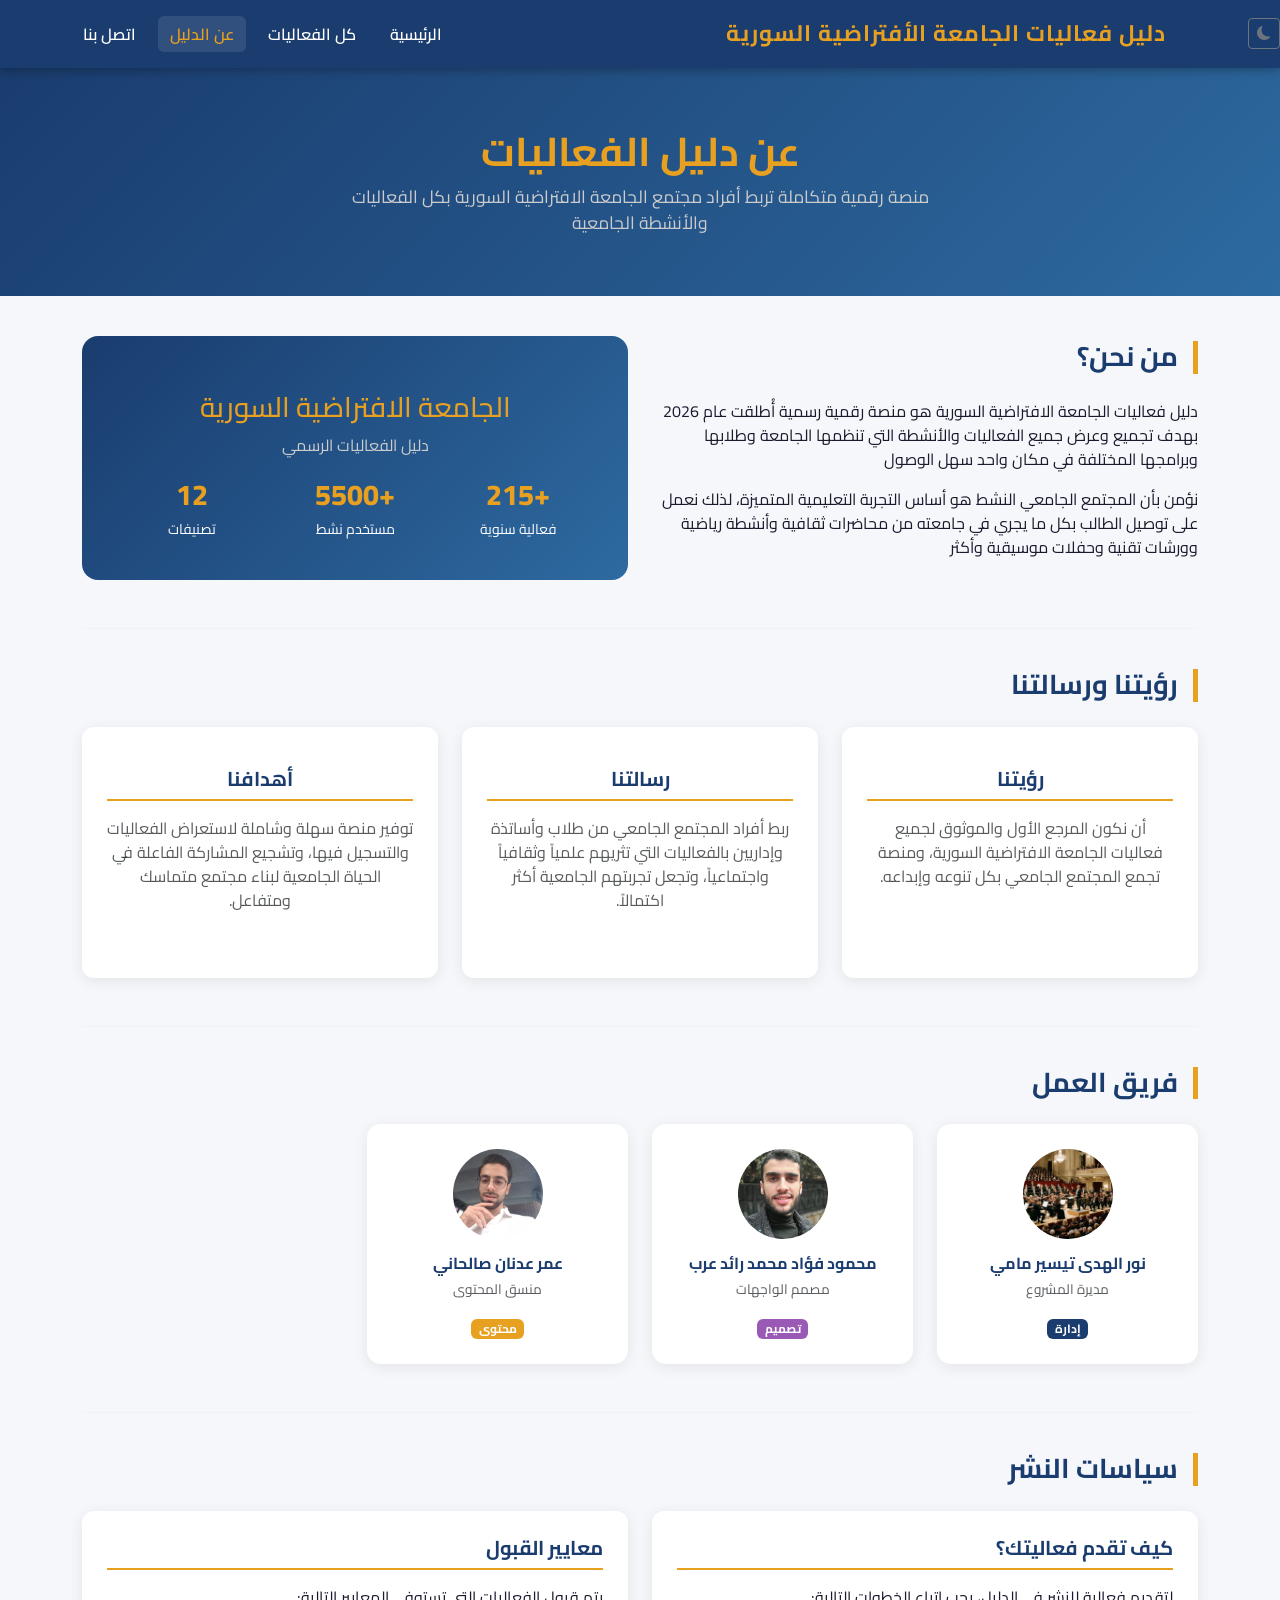
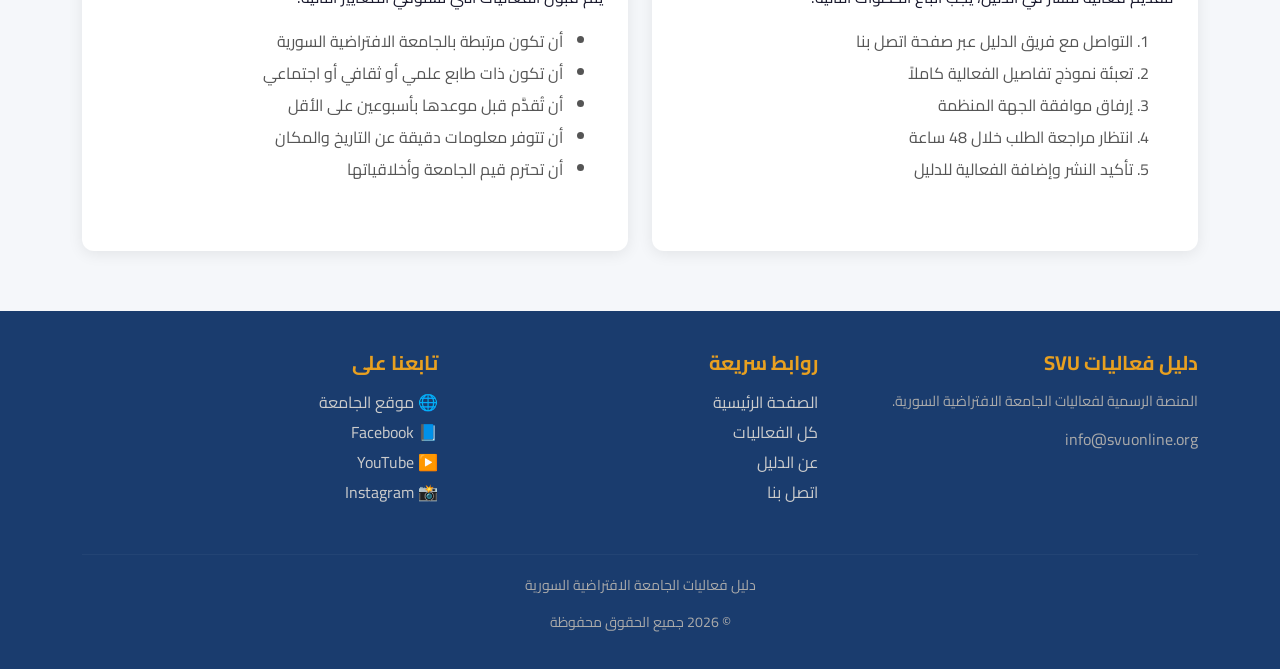
==== about.html @ 55f5658d "Add files via upload" ====
<!DOCTYPE html>
<html lang="ar" dir="rtl">
<head>
    <meta charset="UTF-8">
    <meta name="viewport" content="width=device-width, initial-scale=1.0">
    <meta name="keywords" content="عن الدليل, الجامعة الافتراضية السورية, هدف, رؤية, رسالة" />
    <meta name="description" content="تعرف على دليل فعاليات الجامعة الافتراضية السورية وأهدافه ورؤيته" />
    <title>دليل فعاليات SVU - عن الدليل</title>

    <link href="https://cdn.jsdelivr.net/npm/bootstrap@5.3.0/dist/css/bootstrap.min.css" rel="stylesheet">
    <link href="https://fonts.googleapis.com/css2?family=Cairo:wght@400;600;700;800&display=swap" rel="stylesheet">
    <link rel="stylesheet" type="text/css" href="assets/css/styles.css">
</head>

<body>
<header>
    <nav class="navbar navbar-expand-lg"
    <li class="nav-item ms-lg-3">
        <button class="btn btn-sm btn-outline-secondary" id="themeToggler">
            <i class="bi bi-moon-fill" id="themeIcon"></i> </button>
    </li>
        <div class="container">
            <a class="navbar-brand" href="index.html"> دليل فعاليات الجامعة الأفتراضية السورية</a>
            <button class="navbar-toggler" type="button"
                    data-bs-toggle="collapse" data-bs-target="#navbarNav">
                <span class="navbar-toggler-icon"></span>
            </button>
            <div class="collapse navbar-collapse" id="navbarNav">
                <ul class="navbar-nav me-auto">
                    <li class="nav-item"><a class="nav-link" href="index.html"> الرئيسية</a></li>
                    <li class="nav-item"><a class="nav-link" href="events.html"> كل الفعاليات</a></li>
                    <li class="nav-item"><a class="nav-link active" href="about.html"> عن الدليل</a></li>
                    <li class="nav-item"><a class="nav-link" href="contact.html"> اتصل بنا</a></li>
                </ul>
            </div>
        </div>
    </nav>
</header>
<link rel="stylesheet" href="https://cdn.jsdelivr.net/npm/bootstrap-icons@1.11.1/font/bootstrap-icons.css">
<main>

    <div class="about-hero">
        <div class="container">
            <h1> عن دليل الفعاليات</h1>
            <p style="color:#ccc; font-size:1.1rem; max-width:600px; margin:0 auto;">
                منصة رقمية متكاملة تربط أفراد مجتمع الجامعة الافتراضية السورية بكل الفعاليات والأنشطة الجامعية
            </p>
        </div>
    </div>

    <div class="container">

        <section class="mb-5">
            <div class="row g-4 align-items-center">
                <div class="col-lg-6">
                    <h2 class="section-title">من نحن؟</h2>
                    <p>دليل فعاليات الجامعة الافتراضية السورية هو منصة رقمية رسمية أُطلقت عام 2026 بهدف تجميع وعرض جميع الفعاليات والأنشطة التي تنظمها الجامعة وطلابها وبرامجها المختلفة في مكان واحد سهل الوصول</p>
                    <p>نؤمن بأن المجتمع الجامعي النشط هو أساس التجربة التعليمية المتميزة، لذلك نعمل على توصيل الطالب بكل ما يجري في جامعته من محاضرات ثقافية وأنشطة رياضية وورشات تقنية وحفلات موسيقية وأكثر</p>
                </div>
                <div class="col-lg-6">
                    <div style="background:linear-gradient(135deg,#1a3c6e,#2d6aa0); border-radius:16px; padding:40px; text-align:center; color:white;">
                        <div style="font-size:80px; margin-bottom:15px;"></div>
                        <h3 style="color:#e8a020;">الجامعة الافتراضية السورية</h3>
                        <p style="color:#ccc;">دليل الفعاليات الرسمي</p>
                        <div class="row mt-3">
                            <div class="col-4">
                                <div style="font-size:1.8rem; font-weight:800; color:#e8a020;">+215</div>
                                <small>فعالية سنوية</small>
                            </div>
                            <div class="col-4">
                                <div style="font-size:1.8rem; font-weight:800; color:#e8a020;">+5500</div>
                                <small>مستخدم نشط</small>
                            </div>
                            <div class="col-4">
                                <div style="font-size:1.8rem; font-weight:800; color:#e8a020;">12</div>
                                <small>تصنيفات</small>
                            </div>
                        </div>
                    </div>
                </div>
            </div>
        </section>

        <hr style="border-color:#dee2e6; margin:40px 0;">

        <section class="mb-5">
            <h2 class="section-title">رؤيتنا ورسالتنا</h2>
            <div class="row g-4">

                <div class="col-md-4">
                    <div class="event-info-box text-center h-100">
                        <div style="font-size:50px; margin-bottom:15px;"></div>
                        <h5 style="color:#1a3c6e; font-weight:700;">رؤيتنا</h5>
                        <p class="text-muted">أن نكون المرجع الأول والموثوق لجميع فعاليات الجامعة الافتراضية السورية، ومنصة تجمع المجتمع الجامعي بكل تنوعه وإبداعه.</p>
                    </div>
                </div>

                <div class="col-md-4">
                    <div class="event-info-box text-center h-100">
                        <div style="font-size:50px; margin-bottom:15px;"></div>
                        <h5 style="color:#1a3c6e; font-weight:700;">رسالتنا</h5>
                        <p class="text-muted">ربط أفراد المجتمع الجامعي من طلاب وأساتذة وإداريين بالفعاليات التي تثريهم علمياً وثقافياً واجتماعياً، وتجعل تجربتهم الجامعية أكثر اكتمالاً.</p>
                    </div>
                </div>

                <div class="col-md-4">
                    <div class="event-info-box text-center h-100">
                        <div style="font-size:50px; margin-bottom:15px;"></div>
                        <h5 style="color:#1a3c6e; font-weight:700;">أهدافنا</h5>
                        <p class="text-muted">توفير منصة سهلة وشاملة لاستعراض الفعاليات والتسجيل فيها، وتشجيع المشاركة الفاعلة في الحياة الجامعية لبناء مجتمع متماسك ومتفاعل.</p>
                    </div>
                </div>

            </div>
        </section>

        <hr style="border-color:#dee2e6; margin:40px 0;">

        <section class="mb-5">
            <h2 class="section-title"> فريق العمل</h2>
            <div class="row g-4">

                <div class="col-lg-3 col-md-6">
                    <div class="team-card">
                        <div class="team-avatar" style="background:url('assets/img/music.png') center/cover no-repeat;"></div>
                        <h6>نور الهدى تيسير مامي</h6>
                        <p class="text-muted" style="font-size:0.85rem;">مديرة المشروع</p>
                        <span class="badge" style="background:#1a3c6e;">إدارة</span>
                    </div>
                </div>

                <div class="col-lg-3 col-md-6">
                    <div class="team-card">
                        <div class="team-avatar" style="background:url('assets/img/mahmoud.jpg') center/cover no-repeat;"></div>
                        <h6>محمود فؤاد محمد رائد عرب</h6>
                        <p class="text-muted" style="font-size:0.85rem;">مصمم الواجهات</p>
                        <span class="badge" style="background:#9b59b6;">تصميم</span>
                    </div>
                </div>

                <div class="col-lg-3 col-md-6">
                    <div class="team-card">
                        <div class="team-avatar" style="background:url('assets/img/omar.jpg') center/cover no-repeat;"></div>
                        <h6>عمر عدنان صالحاني </h6>
                        <p class="text-muted" style="font-size:0.85rem;">منسق المحتوى</p>
                        <span class="badge" style="background:#e8a020;">محتوى</span>
                    </div>
                </div>

            </div>
        </section>

        <hr style="border-color:#dee2e6; margin:40px 0;">

        <section class="mb-5">
            <h2 class="section-title"> سياسات النشر</h2>
            <div class="row g-4">

                <div class="col-md-6">
                    <div class="event-info-box h-100">
                        <h5> كيف تقدم فعاليتك؟</h5>
                        <p>لتقديم فعالية للنشر في الدليل، يجب اتباع الخطوات التالية:</p>
                        <ol style="line-height:2; color:#555;">
                            <li>التواصل مع فريق الدليل عبر صفحة اتصل بنا</li>
                            <li>تعبئة نموذج تفاصيل الفعالية كاملاً</li>
                            <li>إرفاق موافقة الجهة المنظمة</li>
                            <li>انتظار مراجعة الطلب خلال 48 ساعة</li>
                            <li>تأكيد النشر وإضافة الفعالية للدليل</li>
                        </ol>
                    </div>
                </div>

                <div class="col-md-6">
                    <div class="event-info-box h-100">
                        <h5> معايير القبول</h5>
                        <p>يتم قبول الفعاليات التي تستوفي المعايير التالية:</p>
                        <ul style="line-height:2; color:#555;">
                            <li>أن تكون مرتبطة بالجامعة الافتراضية السورية</li>
                            <li>أن تكون ذات طابع علمي أو ثقافي أو اجتماعي</li>
                            <li>أن تُقدَّم قبل موعدها بأسبوعين على الأقل</li>
                            <li>أن تتوفر معلومات دقيقة عن التاريخ والمكان</li>
                            <li>أن تحترم قيم الجامعة وأخلاقياتها</li>
                        </ul>
                    </div>
                </div>

            </div>
        </section>

    </div>

</main>
<button id="scrollTopBtn" onclick="scrollToTop()"
        style="display:none; position:fixed; bottom:30px; left:30px; z-index:999; background:#1a3c6e; color:white; border:none; border-radius:50%; width:45px; height:45px; font-size:20px; cursor:pointer; box-shadow:0 3px 10px rgba(0,0,0,0.3);">↑</button>

<footer>
    <div class="container">
        <div class="row">
            <div class="col-md-4 mb-4">
                <h5> دليل فعاليات SVU</h5>
                <p style="color:#aaa; font-size:0.9rem;">المنصة الرسمية لفعاليات الجامعة الافتراضية السورية.</p>
                <p style="color:#aaa;"> info@svuonline.org</p>
            </div>
            <div class="col-md-4 mb-4">
                    <h5>روابط سريعة</h5>
                <a href="index.html"> الصفحة الرئيسية</a>
                <a href="events.html"> كل الفعاليات</a>
                <a href="about.html"> عن الدليل</a>
                <a href="contact.html"> اتصل بنا</a>
            </div>
            <div class="col-md-4 mb-4">
                <h5>تابعنا على</h5>
                <a href="https://svuonline.org/ar" target="_blank">🌐 موقع الجامعة</a>
                <a href="https://www.facebook.com/svuonline.org" target="_blank">📘 Facebook</a>
                <a href="https://youtube.com/@syrianvirtualuniversitysvu?si=C2uQhmgRASiZqUTl" target="_blank">▶️ YouTube</a>
                <a href="https://www.instagram.com" target="_blank">📸 Instagram</a>
            </div>
        </div>
        <hr>
         <p class="text-center copyright"> دليل فعاليات الجامعة الافتراضية السورية  </p>
                <p class="text-center copyright"> © 2026 جميع الحقوق محفوظة</p>

    </div>
</footer>
<script src="https://cdn.jsdelivr.net/npm/bootstrap@5.3.0/dist/js/bootstrap.bundle.min.js"></script>
<script type="text/javascript" src="assets/js/main.js"></script>
</body>
</html>
---- assets/css/styles.css ----
/* ===== أسلوب الصفحات المتتالي - CSS ===== */
/* ملف التنسيق الخارجي للموقع */

/* متغيرات الألوان الأساسية */
:root {
    --primary-color: #1a3c6e;
    --secondary-color: #e8a020;
    --accent-color: #c0392b;
    --bg-light: #f5f7fa;
    --bg-white: #ffffff;
    --text-dark: #1a1a2e;
    --text-muted: #6c757d;
    --border-color: #dee2e6;
}

/* ===== تنسيق عام للجسم ===== */
body {
    font-family: 'Cairo', sans-serif;
    background-color: var(--bg-light);
    color: var(--text-dark);
    margin: 0;
    padding: 0;
}

/* ===== الرأس والتنقل ===== */
.navbar-brand {
    font-size: 1.4rem;
    font-weight: 700;
    color: var(--secondary-color) !important;
    letter-spacing: 1px;
}

.navbar {
    background-color: var(--primary-color) !important;
    box-shadow: 0 2px 10px rgba(0,0,0,0.3);
    padding: 12px 0;
}

.nav-link {
    color: #fff !important;
    font-weight: 600;
    margin: 0 5px;
    transition: color 0.2s;
    border-radius: 6px;
    padding: 6px 12px !important;
}

.nav-link:hover, .nav-link.active {
    color: var(--secondary-color) !important;
    background-color: rgba(255,255,255,0.1);
}

/* ===== السلايدر ===== */
.carousel-item {
    height: 420px;
    background-color: var(--primary-color);
    position: relative;
    overflow: hidden;
}

/* الخلفيات الملونة بدلاً من الصور */
.carousel-item:nth-child(1) { background: linear-gradient(135deg, #1a3c6e 60%, #e8a020); }
.carousel-item:nth-child(2) { background: linear-gradient(135deg, #c0392b 60%, #1a3c6e); }
.carousel-item:nth-child(3) { background: linear-gradient(135deg, #27ae60 60%, #1a3c6e); }

.carousel-icon {
    font-size: 120px;
    opacity: 0.15;
    position: absolute;
    top: 20px;
    left: 50px;
}

.carousel-caption {
    background: rgba(0,0,0,0.5);
    border-radius: 12px;
    padding: 20px 30px;
    bottom: 40px;
}

.carousel-caption h3 {
    font-size: 1.8rem;
    font-weight: 700;
    color: var(--secondary-color);
}

.carousel-caption p {
    color: #eee;
    margin-bottom: 10px;
}

/* ===== أقسام الصفحة الرئيسية ===== */
.section-title {
    font-size: 1.7rem;
    font-weight: 700;
    color: var(--primary-color);
    border-right: 5px solid var(--secondary-color);
    padding-right: 15px;
    margin-bottom: 25px;
}

/* ===== البطاقات Cards ===== */
.event-card {
    border: none;
    border-radius: 14px;
    overflow: hidden;
    box-shadow: 0 3px 15px rgba(0,0,0,0.08);
    transition: transform 0.3s, box-shadow 0.3s;
    height: 100%;
    background: var(--bg-white);
}

.event-card:hover {
    transform: translateY(-6px);
    box-shadow: 0 10px 30px rgba(0,0,0,0.15);
}

/* رأس البطاقة بالألوان بدلاً من الصور */
.card-img-top-colored {
    height: 180px;
    display: flex;
    align-items: center;
    justify-content: center;
    font-size: 60px;
}

.card-body {
    padding: 18px;
}

.card-title {
    font-size: 1.05rem;
    font-weight: 700;
    color: var(--primary-color);
    margin-bottom: 8px;
}

.card-text {
    color: var(--text-muted);
    font-size: 0.88rem;
    line-height: 1.6;
}

/* ===== الشارات Badges ===== */
.badge-category {
    display: inline-block;
    padding: 4px 12px;
    border-radius: 20px;
    font-size: 0.78rem;
    font-weight: 600;
    text-decoration: none;
    margin: 3px;
    transition: opacity 0.2s, transform 0.2s;
    cursor: pointer;
}

.badge-category:hover {
    opacity: 0.85;
    transform: scale(1.05);
}

/* ===== التذييل Footer ===== */
footer {
    background-color: var(--primary-color) !important;
    color: #ccc;
    padding: 40px 0 20px;
    margin-top: 60px;
}

footer h5 {
    color: var(--secondary-color);
    font-weight: 700;
    margin-bottom: 15px;
}

footer a {
    color: #ccc;
    text-decoration: none;
    transition: color 0.2s;
    display: block;
    margin-bottom: 6px;
}

footer a:hover {
    color: var(--secondary-color);
}

footer .social-links a {
    display: inline-block;
    margin-left: 10px;
}

footer hr {
    border-color: rgba(255,255,255,0.15);
    margin: 20px 0;
}

footer .copyright {
    color: #aaa;
    font-size: 0.88rem;
}

/* ===== شريط الفلترة ===== */
.filter-bar {
    background: var(--bg-white);
    border-radius: 12px;
    padding: 20px;
    box-shadow: 0 2px 10px rgba(0,0,0,0.06);
    margin-bottom: 30px;
}

/* ===== صفحة التفاصيل ===== */
.event-detail-header {
    background: linear-gradient(135deg, var(--primary-color), #2d6aa0);
    color: white;
    padding: 50px 0 40px;
    margin-bottom: 40px;
}

.event-detail-header h1 {
    font-size: 2.2rem;
    font-weight: 700;
    color: var(--secondary-color);
}

.event-info-box {
    background: var(--bg-white);
    border-radius: 12px;
    padding: 25px;
    box-shadow: 0 3px 15px rgba(0,0,0,0.08);
    margin-bottom: 25px;
}

.event-info-box h5 {
    color: var(--primary-color);
    font-weight: 700;
    border-bottom: 2px solid var(--secondary-color);
    padding-bottom: 8px;
    margin-bottom: 15px;
}

/* الخريطة الوهمية */
.fake-map {
    background: linear-gradient(135deg, #e8f4f8, #cde8f0);
    border-radius: 12px;
    height: 200px;
    display: flex;
    align-items: center;
    justify-content: center;
    font-size: 50px;
    border: 2px solid #b0d4e0;
}

/* معرض الصور */
.gallery-item {
    height: 120px;
    border-radius: 8px;
    display: flex;
    align-items: center;
    justify-content: center;
    font-size: 40px;
    cursor: pointer;
    transition: transform 0.2s;
}

.gallery-item:hover {
    transform: scale(1.05);
}

/* ===== صفحة عن الدليل ===== */
.about-hero {
    background: linear-gradient(135deg, var(--primary-color), #2d6aa0);
    color: white;
    padding: 60px 0;
    margin-bottom: 40px;
    text-align: center;
}

.about-hero h1 {
    color: var(--secondary-color);
    font-size: 2.5rem;
    font-weight: 700;
}

.team-card {
    text-align: center;
    padding: 25px 15px;
    background: var(--bg-white);
    border-radius: 14px;
    box-shadow: 0 3px 15px rgba(0,0,0,0.08);
    transition: transform 0.2s;
}

.team-card:hover {
    transform: translateY(-5px);
}

.team-avatar {
    width: 90px;
    height: 90px;
    border-radius: 50%;
    display: flex;
    align-items: center;
    justify-content: center;
    font-size: 36px;
    margin: 0 auto 15px;
}

.team-card h6 {
    font-weight: 700;
    color: var(--primary-color);
    margin-bottom: 5px;
}

/* ===== صفحة اتصل بنا ===== */
.contact-hero {
    background: linear-gradient(135deg, var(--primary-color), #2d6aa0);
    color: white;
    padding: 50px 0;
    margin-bottom: 40px;
    text-align: center;
}

.contact-hero h1 {
    color: var(--secondary-color);
    font-size: 2.2rem;
    font-weight: 700;
}

.contact-form-box {
    background: var(--bg-white);
    border-radius: 14px;
    padding: 35px;
    box-shadow: 0 3px 15px rgba(0,0,0,0.08);
}

.contact-info-box {
    background: var(--primary-color);
    border-radius: 14px;
    padding: 35px;
    color: white;
    height: 100%;
}

.contact-info-box h5 {
    color: var(--secondary-color);
    font-weight: 700;
    margin-bottom: 20px;
}

.contact-info-item {
    display: flex;
    align-items: flex-start;
    margin-bottom: 20px;
    color: #ccc;
}

.contact-info-item span.icon {
    font-size: 1.4rem;
    margin-left: 12px;
    color: var(--secondary-color);
}

/* ===== النماذج Forms ===== */
.form-control, .form-select {
    border-radius: 8px;
    border: 1.5px solid var(--border-color);
    padding: 10px 14px;
    font-family: 'Cairo', sans-serif;
    transition: border-color 0.2s, box-shadow 0.2s;
}

.form-control:focus, .form-select:focus {
    border-color: var(--primary-color);
    box-shadow: 0 0 0 3px rgba(26,60,110,0.15);
}

/* ===== الأزرار ===== */
.btn-primary-custom {
    background-color: var(--primary-color);
    color: white;
    border: none;
    border-radius: 8px;
    padding: 10px 25px;
    font-family: 'Cairo', sans-serif;
    font-weight: 600;
    cursor: pointer;
    transition: background-color 0.2s, transform 0.1s;
}

.btn-primary-custom:hover {
    background-color: #142d54;
    transform: translateY(-1px);
}

.btn-secondary-custom {
    background-color: var(--secondary-color);
    color: white;
    border: none;
    border-radius: 8px;
    padding: 10px 25px;
    font-family: 'Cairo', sans-serif;
    font-weight: 600;
    cursor: pointer;
    transition: background-color 0.2s;
}

.btn-secondary-custom:hover {
    background-color: #c8870a;
}

/* ===== التجاوب مع الشاشات - Responsive ===== */
@media (max-width: 768px) {
    .carousel-item {
        height: 280px;
    }
    .carousel-icon {
        font-size: 70px;
    }
    .carousel-caption h3 {
        font-size: 1.2rem;
    }
    .section-title {
        font-size: 1.3rem;
    }
    .event-detail-header h1 {
        font-size: 1.5rem;
    }
    .about-hero h1, .contact-hero h1 {
        font-size: 1.6rem;
    }
    .contact-info-box {
        margin-top: 25px;
    }
}

@media (max-width: 576px) {
    .carousel-item {
        height: 220px;
    }
    .carousel-caption {
        padding: 10px 15px;
        bottom: 15px;
    }
}

/* تخصيصات للوضع المظلم فقط */
[data-bs-theme="dark"] {
    --bs-body-bg: #121212; /* لون خلفية داكن جداً */
    --bs-body-color: #e0e0e0; /* لون نص فاتح */
}

[data-bs-theme="dark"] .card {
    background-color: #1e1e1e;
    border-color: #333;
}

[data-bs-theme="dark"] .navbar {
    background-color: #000 !important;
}

/* ========================================= */
/* تخصيصات الوضع المظلم (Dark Mode) */
/* ========================================= */

[data-bs-theme="dark"] {
    /* 1. نغير قيمة المتغيرات الأساسية لتصبح داكنة */
    --bg-light: #121212 !important;      /* خلفية الموقع بالكامل */
    --bg-white: #1e1e2d !important;      /* خلفية البطاقات والصناديق بدلاً من الأبيض */
    --text-dark: #e0e0e0 !important;     /* لون النصوص العادية */
    --border-color: #333333 !important;  /* لون الحدود */
}

/* 2. إصلاح النصوص والعناوين الملونة يدوياً في الـ HTML لتصبح فاتحة */
[data-bs-theme="dark"] h1, 
[data-bs-theme="dark"] h2, 
[data-bs-theme="dark"] h3, 
[data-bs-theme="dark"] h4, 
[data-bs-theme="dark"] h5, 
[data-bs-theme="dark"] h6,
[data-bs-theme="dark"] .section-title,
[data-bs-theme="dark"] [style*="color:#1a3c6e"] {
    color: #f8f9fa !important;
}

/* 3. إصلاح النصوص الرمادية */
[data-bs-theme="dark"] p,
[data-bs-theme="dark"] .text-muted {
    color: #a0aab5 !important;
}

/* 4. إعطاء شريط التنقل (Navbar) لون داكن جداً ليفصل عن الخلفية */
[data-bs-theme="dark"] .navbar {
    background-color: #0a192f !important;
}

/* 5. تفتيح روابط شريط التنقل */
[data-bs-theme="dark"] .nav-link {
    color: #e0e0e0 !important;
}
[data-bs-theme="dark"] .nav-link:hover, 
[data-bs-theme="dark"] .nav-link.active {
    color: var(--secondary-color) !important;
}
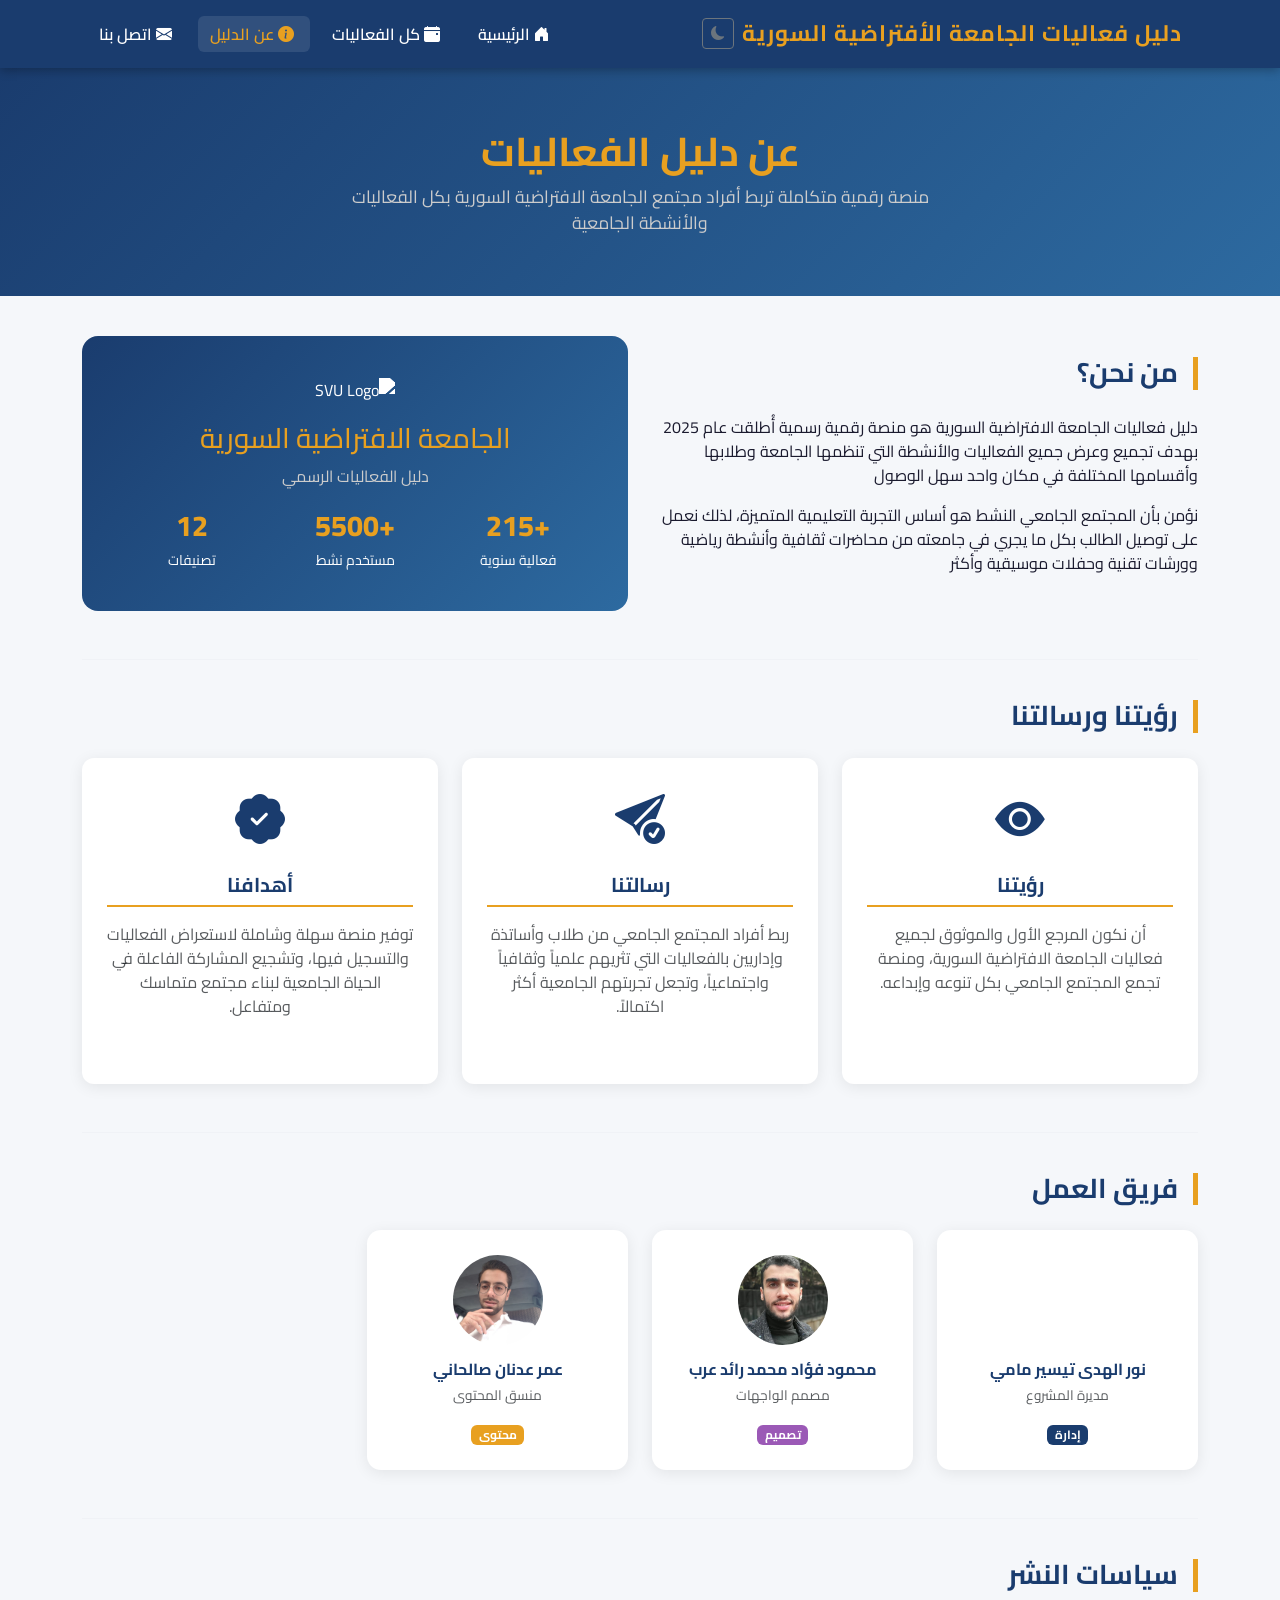
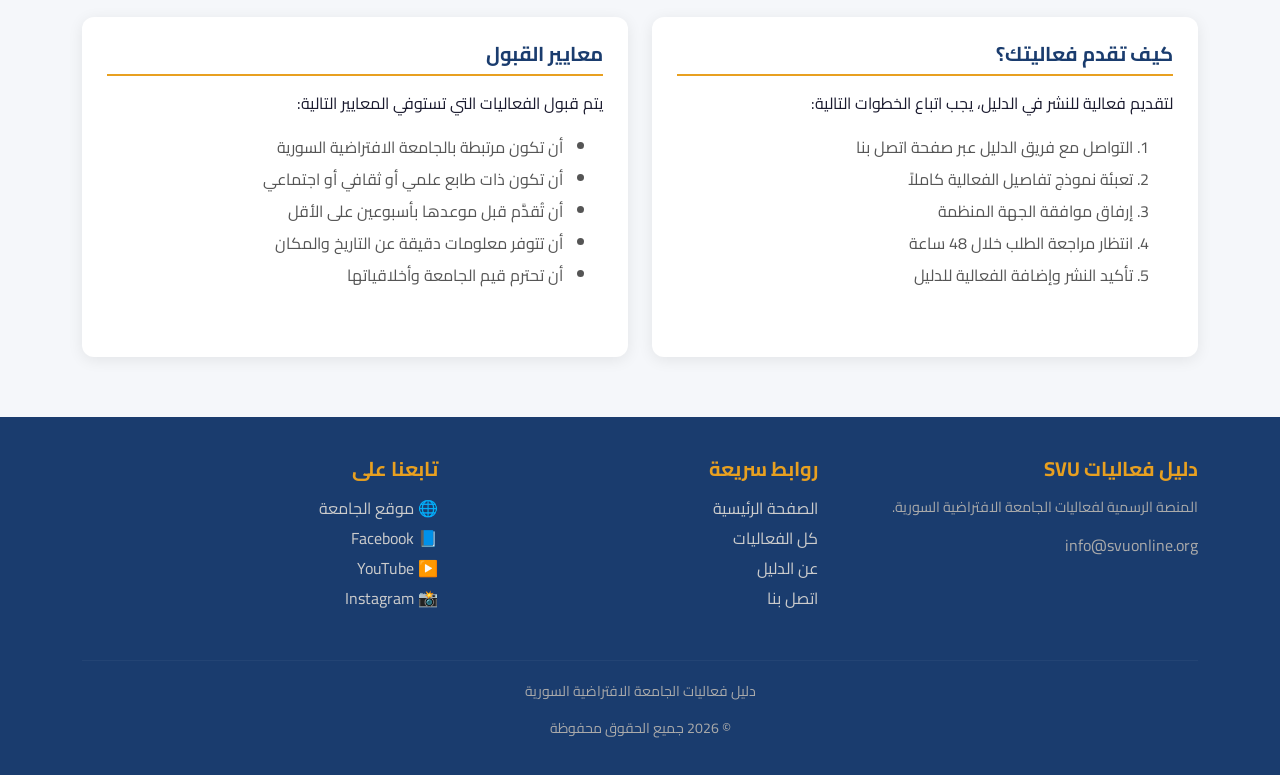
==== commit 768b1ffc: "Add files via upload" ====
--- a/about.html
+++ b/about.html
@@ -1,228 +1,248 @@
-<!DOCTYPE html>
-<html lang="ar" dir="rtl">
-<head>
-    <meta charset="UTF-8">
-    <meta name="viewport" content="width=device-width, initial-scale=1.0">
-    <meta name="keywords" content="عن الدليل, الجامعة الافتراضية السورية, هدف, رؤية, رسالة" />
-    <meta name="description" content="تعرف على دليل فعاليات الجامعة الافتراضية السورية وأهدافه ورؤيته" />
-    <title>دليل فعاليات SVU - عن الدليل</title>
-
-    <link href="https://cdn.jsdelivr.net/npm/bootstrap@5.3.0/dist/css/bootstrap.min.css" rel="stylesheet">
-    <link href="https://fonts.googleapis.com/css2?family=Cairo:wght@400;600;700;800&display=swap" rel="stylesheet">
-    <link rel="stylesheet" type="text/css" href="assets/css/styles.css">
-</head>
-
-<body>
-<header>
-    <nav class="navbar navbar-expand-lg"
-    <li class="nav-item ms-lg-3">
-        <button class="btn btn-sm btn-outline-secondary" id="themeToggler">
-            <i class="bi bi-moon-fill" id="themeIcon"></i> </button>
-    </li>
-        <div class="container">
-            <a class="navbar-brand" href="index.html"> دليل فعاليات الجامعة الأفتراضية السورية</a>
-            <button class="navbar-toggler" type="button"
-                    data-bs-toggle="collapse" data-bs-target="#navbarNav">
-                <span class="navbar-toggler-icon"></span>
-            </button>
-            <div class="collapse navbar-collapse" id="navbarNav">
-                <ul class="navbar-nav me-auto">
-                    <li class="nav-item"><a class="nav-link" href="index.html"> الرئيسية</a></li>
-                    <li class="nav-item"><a class="nav-link" href="events.html"> كل الفعاليات</a></li>
-                    <li class="nav-item"><a class="nav-link active" href="about.html"> عن الدليل</a></li>
-                    <li class="nav-item"><a class="nav-link" href="contact.html"> اتصل بنا</a></li>
-                </ul>
-            </div>
-        </div>
-    </nav>
-</header>
-<link rel="stylesheet" href="https://cdn.jsdelivr.net/npm/bootstrap-icons@1.11.1/font/bootstrap-icons.css">
-<main>
-
-    <div class="about-hero">
-        <div class="container">
-            <h1> عن دليل الفعاليات</h1>
-            <p style="color:#ccc; font-size:1.1rem; max-width:600px; margin:0 auto;">
-                منصة رقمية متكاملة تربط أفراد مجتمع الجامعة الافتراضية السورية بكل الفعاليات والأنشطة الجامعية
-            </p>
-        </div>
-    </div>
-
-    <div class="container">
-
-        <section class="mb-5">
-            <div class="row g-4 align-items-center">
-                <div class="col-lg-6">
-                    <h2 class="section-title">من نحن؟</h2>
-                    <p>دليل فعاليات الجامعة الافتراضية السورية هو منصة رقمية رسمية أُطلقت عام 2026 بهدف تجميع وعرض جميع الفعاليات والأنشطة التي تنظمها الجامعة وطلابها وبرامجها المختلفة في مكان واحد سهل الوصول</p>
-                    <p>نؤمن بأن المجتمع الجامعي النشط هو أساس التجربة التعليمية المتميزة، لذلك نعمل على توصيل الطالب بكل ما يجري في جامعته من محاضرات ثقافية وأنشطة رياضية وورشات تقنية وحفلات موسيقية وأكثر</p>
-                </div>
-                <div class="col-lg-6">
-                    <div style="background:linear-gradient(135deg,#1a3c6e,#2d6aa0); border-radius:16px; padding:40px; text-align:center; color:white;">
-                        <div style="font-size:80px; margin-bottom:15px;"></div>
-                        <h3 style="color:#e8a020;">الجامعة الافتراضية السورية</h3>
-                        <p style="color:#ccc;">دليل الفعاليات الرسمي</p>
-                        <div class="row mt-3">
-                            <div class="col-4">
-                                <div style="font-size:1.8rem; font-weight:800; color:#e8a020;">+215</div>
-                                <small>فعالية سنوية</small>
-                            </div>
-                            <div class="col-4">
-                                <div style="font-size:1.8rem; font-weight:800; color:#e8a020;">+5500</div>
-                                <small>مستخدم نشط</small>
-                            </div>
-                            <div class="col-4">
-                                <div style="font-size:1.8rem; font-weight:800; color:#e8a020;">12</div>
-                                <small>تصنيفات</small>
-                            </div>
-                        </div>
-                    </div>
-                </div>
-            </div>
-        </section>
-
-        <hr style="border-color:#dee2e6; margin:40px 0;">
-
-        <section class="mb-5">
-            <h2 class="section-title">رؤيتنا ورسالتنا</h2>
-            <div class="row g-4">
-
-                <div class="col-md-4">
-                    <div class="event-info-box text-center h-100">
-                        <div style="font-size:50px; margin-bottom:15px;"></div>
-                        <h5 style="color:#1a3c6e; font-weight:700;">رؤيتنا</h5>
-                        <p class="text-muted">أن نكون المرجع الأول والموثوق لجميع فعاليات الجامعة الافتراضية السورية، ومنصة تجمع المجتمع الجامعي بكل تنوعه وإبداعه.</p>
-                    </div>
-                </div>
-
-                <div class="col-md-4">
-                    <div class="event-info-box text-center h-100">
-                        <div style="font-size:50px; margin-bottom:15px;"></div>
-                        <h5 style="color:#1a3c6e; font-weight:700;">رسالتنا</h5>
-                        <p class="text-muted">ربط أفراد المجتمع الجامعي من طلاب وأساتذة وإداريين بالفعاليات التي تثريهم علمياً وثقافياً واجتماعياً، وتجعل تجربتهم الجامعية أكثر اكتمالاً.</p>
-                    </div>
-                </div>
-
-                <div class="col-md-4">
-                    <div class="event-info-box text-center h-100">
-                        <div style="font-size:50px; margin-bottom:15px;"></div>
-                        <h5 style="color:#1a3c6e; font-weight:700;">أهدافنا</h5>
-                        <p class="text-muted">توفير منصة سهلة وشاملة لاستعراض الفعاليات والتسجيل فيها، وتشجيع المشاركة الفاعلة في الحياة الجامعية لبناء مجتمع متماسك ومتفاعل.</p>
-                    </div>
-                </div>
-
-            </div>
-        </section>
-
-        <hr style="border-color:#dee2e6; margin:40px 0;">
-
-        <section class="mb-5">
-            <h2 class="section-title"> فريق العمل</h2>
-            <div class="row g-4">
-
-                <div class="col-lg-3 col-md-6">
-                    <div class="team-card">
-                        <div class="team-avatar" style="background:url('assets/img/music.png') center/cover no-repeat;"></div>
-                        <h6>نور الهدى تيسير مامي</h6>
-                        <p class="text-muted" style="font-size:0.85rem;">مديرة المشروع</p>
-                        <span class="badge" style="background:#1a3c6e;">إدارة</span>
-                    </div>
-                </div>
-
-                <div class="col-lg-3 col-md-6">
-                    <div class="team-card">
-                        <div class="team-avatar" style="background:url('assets/img/mahmoud.jpg') center/cover no-repeat;"></div>
-                        <h6>محمود فؤاد محمد رائد عرب</h6>
-                        <p class="text-muted" style="font-size:0.85rem;">مصمم الواجهات</p>
-                        <span class="badge" style="background:#9b59b6;">تصميم</span>
-                    </div>
-                </div>
-
-                <div class="col-lg-3 col-md-6">
-                    <div class="team-card">
-                        <div class="team-avatar" style="background:url('assets/img/omar.jpg') center/cover no-repeat;"></div>
-                        <h6>عمر عدنان صالحاني </h6>
-                        <p class="text-muted" style="font-size:0.85rem;">منسق المحتوى</p>
-                        <span class="badge" style="background:#e8a020;">محتوى</span>
-                    </div>
-                </div>
-
-            </div>
-        </section>
-
-        <hr style="border-color:#dee2e6; margin:40px 0;">
-
-        <section class="mb-5">
-            <h2 class="section-title"> سياسات النشر</h2>
-            <div class="row g-4">
-
-                <div class="col-md-6">
-                    <div class="event-info-box h-100">
-                        <h5> كيف تقدم فعاليتك؟</h5>
-                        <p>لتقديم فعالية للنشر في الدليل، يجب اتباع الخطوات التالية:</p>
-                        <ol style="line-height:2; color:#555;">
-                            <li>التواصل مع فريق الدليل عبر صفحة اتصل بنا</li>
-                            <li>تعبئة نموذج تفاصيل الفعالية كاملاً</li>
-                            <li>إرفاق موافقة الجهة المنظمة</li>
-                            <li>انتظار مراجعة الطلب خلال 48 ساعة</li>
-                            <li>تأكيد النشر وإضافة الفعالية للدليل</li>
-                        </ol>
-                    </div>
-                </div>
-
-                <div class="col-md-6">
-                    <div class="event-info-box h-100">
-                        <h5> معايير القبول</h5>
-                        <p>يتم قبول الفعاليات التي تستوفي المعايير التالية:</p>
-                        <ul style="line-height:2; color:#555;">
-                            <li>أن تكون مرتبطة بالجامعة الافتراضية السورية</li>
-                            <li>أن تكون ذات طابع علمي أو ثقافي أو اجتماعي</li>
-                            <li>أن تُقدَّم قبل موعدها بأسبوعين على الأقل</li>
-                            <li>أن تتوفر معلومات دقيقة عن التاريخ والمكان</li>
-                            <li>أن تحترم قيم الجامعة وأخلاقياتها</li>
-                        </ul>
-                    </div>
-                </div>
-
-            </div>
-        </section>
-
-    </div>
-
-</main>
-<button id="scrollTopBtn" onclick="scrollToTop()"
-        style="display:none; position:fixed; bottom:30px; left:30px; z-index:999; background:#1a3c6e; color:white; border:none; border-radius:50%; width:45px; height:45px; font-size:20px; cursor:pointer; box-shadow:0 3px 10px rgba(0,0,0,0.3);">↑</button>
-
-<footer>
-    <div class="container">
-        <div class="row">
-            <div class="col-md-4 mb-4">
-                <h5> دليل فعاليات SVU</h5>
-                <p style="color:#aaa; font-size:0.9rem;">المنصة الرسمية لفعاليات الجامعة الافتراضية السورية.</p>
-                <p style="color:#aaa;"> info@svuonline.org</p>
-            </div>
-            <div class="col-md-4 mb-4">
-                    <h5>روابط سريعة</h5>
-                <a href="index.html"> الصفحة الرئيسية</a>
-                <a href="events.html"> كل الفعاليات</a>
-                <a href="about.html"> عن الدليل</a>
-                <a href="contact.html"> اتصل بنا</a>
-            </div>
-            <div class="col-md-4 mb-4">
-                <h5>تابعنا على</h5>
-                <a href="https://svuonline.org/ar" target="_blank">🌐 موقع الجامعة</a>
-                <a href="https://www.facebook.com/svuonline.org" target="_blank">📘 Facebook</a>
-                <a href="https://youtube.com/@syrianvirtualuniversitysvu?si=C2uQhmgRASiZqUTl" target="_blank">▶️ YouTube</a>
-                <a href="https://www.instagram.com" target="_blank">📸 Instagram</a>
-            </div>
-        </div>
-        <hr>
-         <p class="text-center copyright"> دليل فعاليات الجامعة الافتراضية السورية  </p>
-                <p class="text-center copyright"> © 2026 جميع الحقوق محفوظة</p>
-
-    </div>
-</footer>
-<script src="https://cdn.jsdelivr.net/npm/bootstrap@5.3.0/dist/js/bootstrap.bundle.min.js"></script>
-<script type="text/javascript" src="assets/js/main.js"></script>
-</body>
-</html>
+<!DOCTYPE html>
+<html lang="ar" dir="rtl">
+<head>
+    <meta charset="UTF-8">
+    <meta name="viewport" content="width=device-width, initial-scale=1.0">
+    <meta name="keywords" content="عن الدليل, الجامعة الافتراضية السورية, هدف, رؤية, رسالة" />
+    <meta name="description" content="تعرف على دليل فعاليات الجامعة الافتراضية السورية وأهدافه ورؤيته" />
+    <title>دليل فعاليات SVU - عن الدليل</title>
+
+    <link href="https://cdn.jsdelivr.net/npm/bootstrap@5.3.0/dist/css/bootstrap.min.css" rel="stylesheet">
+    <link href="https://fonts.googleapis.com/css2?family=Cairo:wght@400;600;700;800&display=swap" rel="stylesheet">
+    <link rel="stylesheet" type="text/css" href="assets/css/styles.css">
+    <link rel="stylesheet" href="https://cdn.jsdelivr.net/npm/bootstrap-icons@1.11.1/font/bootstrap-icons.css">
+
+</head>
+<body>
+
+
+<header>
+    <nav class="navbar navbar-expand-lg">
+        <div class="container">
+            <a class="navbar-brand" href="index.html"> دليل فعاليات الجامعة الأفتراضية السورية</a>
+
+            <div class="d-flex align-items-center ms-auto me-2">
+                <button class="btn btn-sm btn-outline-secondary" id="themeToggler">
+                    <i class="bi bi-moon-fill" id="themeIcon"></i>
+                </button>
+            </div>
+
+            <button class="navbar-toggler" type="button" data-bs-toggle="collapse" data-bs-target="#navbarNav">
+                <span class="navbar-toggler-icon"></span>
+            </button>
+
+            <div class="collapse navbar-collapse" id="navbarNav">
+                <ul class="navbar-nav me-auto">
+                    <a class="nav-link" href="index.html"><i class="bi bi-house-door-fill me-1"></i> الرئيسية</a>
+                    <a class="nav-link" href="events.html"><i class="bi bi-calendar-event-fill me-1"></i> كل الفعاليات</a>
+                    <a class="nav-link" href="about.html"><i class="bi bi-info-circle-fill me-1"></i> عن الدليل</a>
+                    <a class="nav-link" href="contact.html"><i class="bi bi-envelope-fill me-1"></i> اتصل بنا</a>
+                </ul>
+            </div>
+        </div>
+    </nav>
+</header>
+
+<main>
+
+    
+    <div class="about-hero">
+        <div class="container">
+            <h1> عن دليل الفعاليات</h1>
+            <p style="color:#ccc; font-size:1.1rem; max-width:600px; margin:0 auto;">
+                منصة رقمية متكاملة تربط أفراد مجتمع الجامعة الافتراضية السورية بكل الفعاليات والأنشطة الجامعية
+            </p>
+        </div>
+    </div>
+
+    <div class="container">
+
+        
+        <section class="mb-5">
+            <div class="row g-4 align-items-center">
+                <div class="col-lg-6">
+                    <h2 class="section-title">من نحن؟</h2>
+                    <p>دليل فعاليات الجامعة الافتراضية السورية هو منصة رقمية رسمية أُطلقت عام 2025 بهدف تجميع وعرض جميع الفعاليات والأنشطة التي تنظمها الجامعة وطلابها وأقسامها المختلفة في مكان واحد سهل الوصول</p>
+                    <p>نؤمن بأن المجتمع الجامعي النشط هو أساس التجربة التعليمية المتميزة، لذلك نعمل على توصيل الطالب بكل ما يجري في جامعته من محاضرات ثقافية وأنشطة رياضية وورشات تقنية وحفلات موسيقية وأكثر</p>
+                </div>
+                <div class="col-lg-6">
+                    <div style="background:linear-gradient(135deg,#1a3c6e,#2d6aa0); border-radius:16px; padding:40px; text-align:center; color:white;">
+                       <div style="margin-bottom:20px;"><img src="assets/img/svu.png" alt="SVU Logo" style="width:120px; height:auto; filter: brightness(0) invert(1);"></div>
+                        <h3 style="color:#e8a020;">الجامعة الافتراضية السورية</h3>
+                        <p style="color:#ccc;">دليل الفعاليات الرسمي</p>
+                        <div class="row mt-3">
+                            <div class="col-4">
+                                <div style="font-size:1.8rem; font-weight:800; color:#e8a020;">+215</div>
+                                <small>فعالية سنوية</small>
+                            </div>
+                            <div class="col-4">
+                                <div style="font-size:1.8rem; font-weight:800; color:#e8a020;">+5500</div>
+                                <small>مستخدم نشط</small>
+                            </div>
+                            <div class="col-4">
+                                <div style="font-size:1.8rem; font-weight:800; color:#e8a020;">12</div>
+                                <small>تصنيفات</small>
+                            </div>
+                        </div>
+                    </div>
+                </div>
+            </div>
+        </section>
+
+        <hr style="border-color:#dee2e6; margin:40px 0;">
+
+        
+        <section class="mb-5">
+            <h2 class="section-title">رؤيتنا ورسالتنا</h2>
+            <div class="row g-4">
+
+                <div class="col-md-4">
+                    <div class="event-info-box text-center h-100">
+                        <div style="font-size:50px; margin-bottom:15px; color:#1a3c6e;"><i class="bi bi-eye-fill"></i></div>
+                        <h5 style="color:#1a3c6e; font-weight:700;">رؤيتنا</h5>
+                        <p class="text-muted">أن نكون المرجع الأول والموثوق لجميع فعاليات الجامعة الافتراضية السورية، ومنصة تجمع المجتمع الجامعي بكل تنوعه وإبداعه.</p>
+                    </div>
+                </div>
+
+                <div class="col-md-4">
+                    <div class="event-info-box text-center h-100">
+                        <div style="font-size:50px; margin-bottom:15px; color:#1a3c6e;"><i class="bi bi-send-check-fill"></i></div>
+                        <h5 style="color:#1a3c6e; font-weight:700;">رسالتنا</h5>
+                        <p class="text-muted">ربط أفراد المجتمع الجامعي من طلاب وأساتذة وإداريين بالفعاليات التي تثريهم علمياً وثقافياً واجتماعياً، وتجعل تجربتهم الجامعية أكثر اكتمالاً.</p>
+                    </div>
+                </div>
+
+                <div class="col-md-4">
+                    <div class="event-info-box text-center h-100">
+                        <div style="font-size:50px; margin-bottom:15px; color:#1a3c6e;"><i class="bi bi-patch-check-fill"></i></div>
+                        <h5 style="color:#1a3c6e; font-weight:700;">أهدافنا</h5>
+                        <p class="text-muted">توفير منصة سهلة وشاملة لاستعراض الفعاليات والتسجيل فيها، وتشجيع المشاركة الفاعلة في الحياة الجامعية لبناء مجتمع متماسك ومتفاعل.</p>
+                    </div>
+                </div>
+
+            </div>
+        </section>
+
+        <hr style="border-color:#dee2e6; margin:40px 0;">
+
+        
+        <section class="mb-5">
+            <h2 class="section-title"> فريق العمل</h2>
+            <div class="row g-4">
+
+                <div class="col-lg-3 col-md-6">
+                    <div class="team-card">
+                        <div class="team-avatar" style="background:url('assets/img/nour.jpg') center/cover no-repeat;"></div>
+                        <h6>نور الهدى تيسير مامي</h6>
+                        <p class="text-muted" style="font-size:0.85rem;">مديرة المشروع</p>
+                        <span class="badge" style="background:#1a3c6e;">إدارة</span>
+                    </div>
+                </div>
+
+                
+
+                <div class="col-lg-3 col-md-6">
+                    <div class="team-card">
+                        <div class="team-avatar" style="background:url('assets/img/mahmoud.jpg') center/cover no-repeat;"></div>
+                        <h6>محمود فؤاد محمد رائد عرب</h6>
+                        <p class="text-muted" style="font-size:0.85rem;">مصمم الواجهات</p>
+                        <span class="badge" style="background:#9b59b6;">تصميم</span>
+                    </div>
+                </div>
+
+                <div class="col-lg-3 col-md-6">
+                    <div class="team-card">
+                        <div class="team-avatar" style="background:url('assets/img/omar.jpg') center/cover no-repeat;"></div>
+                        <h6>عمر عدنان صالحاني </h6>
+                        <p class="text-muted" style="font-size:0.85rem;">منسق المحتوى</p>
+                        <span class="badge" style="background:#e8a020;">محتوى</span>
+                    </div>
+                </div>
+
+            </div>
+        </section>
+
+        <hr style="border-color:#dee2e6; margin:40px 0;">
+
+        
+        <section class="mb-5">
+            <h2 class="section-title"> سياسات النشر</h2>
+            <div class="row g-4">
+
+                <div class="col-md-6">
+                    <div class="event-info-box h-100">
+                        <h5> كيف تقدم فعاليتك؟</h5>
+                        <p>لتقديم فعالية للنشر في الدليل، يجب اتباع الخطوات التالية:</p>
+                        
+                        <ol style="line-height:2; color:#555;">
+                            <li>التواصل مع فريق الدليل عبر صفحة اتصل بنا</li>
+                            <li>تعبئة نموذج تفاصيل الفعالية كاملاً</li>
+                            <li>إرفاق موافقة الجهة المنظمة</li>
+                            <li>انتظار مراجعة الطلب خلال 48 ساعة</li>
+                            <li>تأكيد النشر وإضافة الفعالية للدليل</li>
+                        </ol>
+                    </div>
+                </div>
+
+                <div class="col-md-6">
+                    <div class="event-info-box h-100">
+                        <h5> معايير القبول</h5>
+                        <p>يتم قبول الفعاليات التي تستوفي المعايير التالية:</p>
+                        
+                        <ul style="line-height:2; color:#555;">
+                            <li>أن تكون مرتبطة بالجامعة الافتراضية السورية</li>
+                            <li>أن تكون ذات طابع علمي أو ثقافي أو اجتماعي</li>
+                            <li>أن تُقدَّم قبل موعدها بأسبوعين على الأقل</li>
+                            <li>أن تتوفر معلومات دقيقة عن التاريخ والمكان</li>
+                            <li>أن تحترم قيم الجامعة وأخلاقياتها</li>
+                        </ul>
+                    </div>
+                </div>
+
+            </div>
+        </section>
+
+    </div>
+
+</main>
+
+
+<button id="scrollTopBtn" onclick="scrollToTop()"
+        style="display:none; position:fixed; bottom:30px; left:30px; z-index:999; background:#1a3c6e; color:white; border:none; border-radius:50%; width:45px; height:45px; font-size:20px; cursor:pointer; box-shadow:0 3px 10px rgba(0,0,0,0.3);">↑</button>
+
+
+<footer>
+    <div class="container">
+        <div class="row">
+            <div class="col-md-4 mb-4">
+                <h5> دليل فعاليات SVU</h5>
+                <p style="color:#aaa; font-size:0.9rem;">المنصة الرسمية لفعاليات الجامعة الافتراضية السورية.</p>
+                <p style="color:#aaa;"> info@svuonline.org</p>
+            </div>
+            <div class="col-md-4 mb-4">
+                    <h5>روابط سريعة</h5>
+                <a href="index.html"> الصفحة الرئيسية</a>
+                <a href="events.html"> كل الفعاليات</a>
+                <a href="about.html"> عن الدليل</a>
+                <a href="contact.html"> اتصل بنا</a>
+            </div>
+            <div class="col-md-4 mb-4">
+                <h5>تابعنا على</h5>
+                <a href="https://svuonline.org/ar" target="_blank">🌐 موقع الجامعة</a>
+                <a href="https://www.facebook.com/svuonline.org" target="_blank">📘 Facebook</a>
+                <a href="https://youtube.com/@syrianvirtualuniversitysvu?si=C2uQhmgRASiZqUTl" target="_blank">▶️ YouTube</a>
+                <a href="https://www.instagram.com" target="_blank">📸 Instagram</a>
+            </div>
+        </div>
+        <hr>
+         <p class="text-center copyright"> دليل فعاليات الجامعة الافتراضية السورية  </p>
+                <p class="text-center copyright"> © 2026 جميع الحقوق محفوظة</p>
+
+    </div>
+</footer>
+
+<script src="https://cdn.jsdelivr.net/npm/bootstrap@5.3.0/dist/js/bootstrap.bundle.min.js"></script>
+<script type="text/javascript" src="assets/js/main.js"></script>
+
+</body>
+</html>
